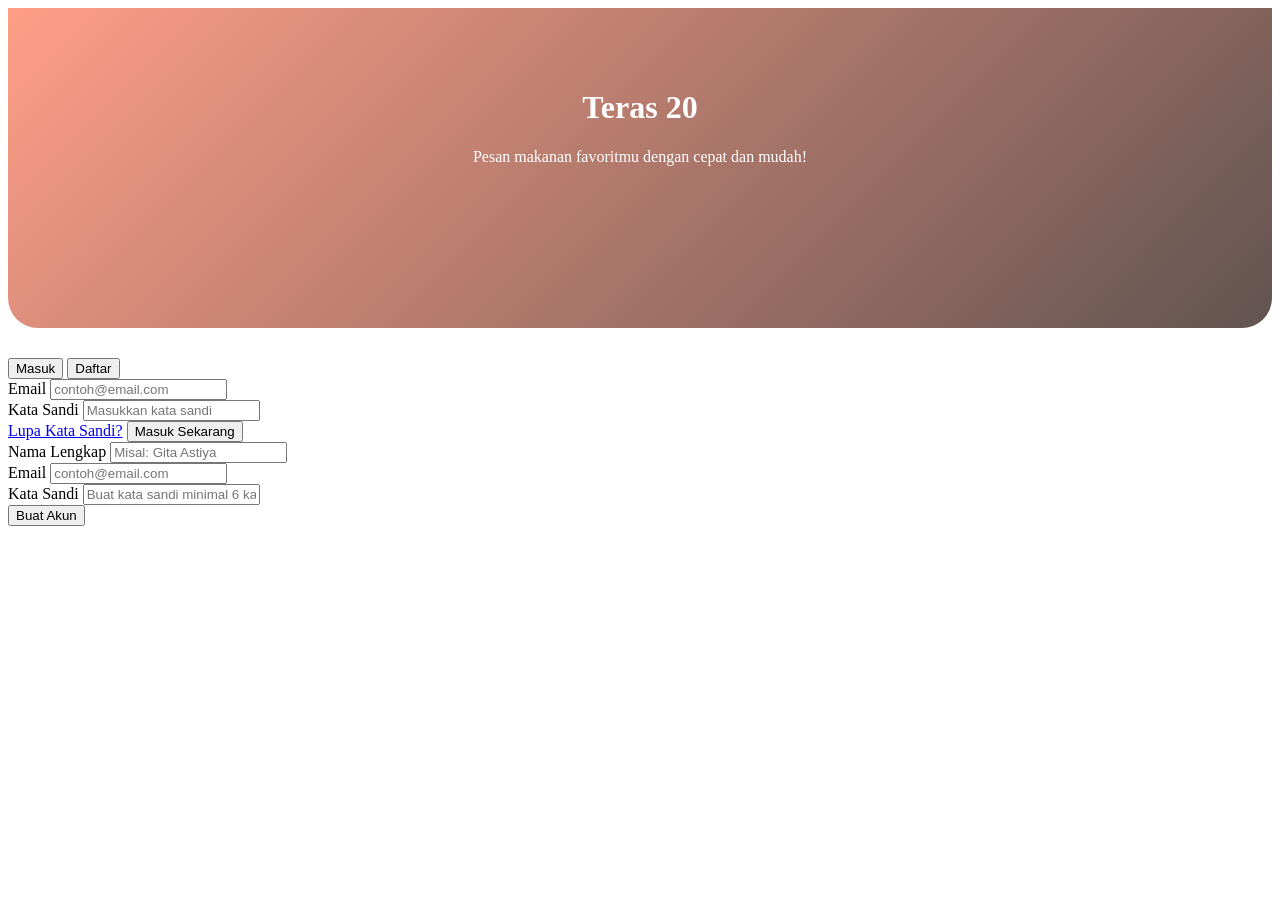
==== index.html @ f9fd45f8 "Add files via upload" ====
<!DOCTYPE html>
<html lang="id">
<head>
    <meta charset="UTF-8">
    <meta name="viewport" content="width=device-width, initial-scale=1.0">
    <title>Login & Daftar - Pemesanan Makanan</title>
    <link rel="stylesheet" href="css/index_style.css">
    <style>
        .submit-btn:disabled {
            background: #ccc !important;
            cursor: not-allowed;
            box-shadow: none !important;
        }

        /* ==========================================================================
           GAYA TAMBAHAN UNTUK IMAGE SLIDER
           ========================================================================== */
        .landing-header {
            position: relative; /* Wajib agar slide dan overlay bisa memposisikan diri */
            overflow: hidden;   /* Menyembunyikan gambar yang keluar jalur radius */
            padding: 60px 20px 40px;
            text-align: center;
            border-bottom-left-radius: 30px;
            border-bottom-right-radius: 30px;
            margin-bottom: 30px;
            min-height: 220px;
        }

        /* Container utama slide */
        .slider-container {
            position: absolute;
            top: 0;
            left: 0;
            width: 100%;
            height: 100%;
            z-index: 0;
        }

        /* Pengaturan tiap gambar slide */
        .slide {
            position: absolute;
            top: 0;
            left: 0;
            width: 100%;
            height: 100%;
            background-size: cover;
            background-position: center;
            opacity: 0;
            transition: opacity 1s ease-in-out; /* Efek transisi halus saat berganti foto */
        }

        /* Menampilkan slide yang aktif */
        .slide.active {
            opacity: 1;
        }

        /* Lapisan Gelap/Gradasi transparan agar teks putih tetap kontras & terbaca */
        .slider-overlay {
            position: absolute;
            top: 0;
            left: 0;
            width: 100%;
            height: 100%;
            background: linear-gradient(135deg, rgba(255, 126, 95, 0.75), rgba(45, 26, 22, 0.75));
            z-index: 1;
        }

        /* Konten teks harus berada di lapisan paling atas */
        .header-content {
            position: relative;
            z-index: 2;
            color: white;
        }
    </style>
</head>
<body>

<div class="app-container">

    <header class="landing-header">
        <div class="slider-container">
            <div class="slide active" style="background-image: url('https://i.pinimg.com/1200x/d3/7b/f1/d37bf17c96e03b533f0f4b1c9b130011.jpg');"></div>
            <div class="slide" style="background-image: url('https://i.pinimg.com/1200x/3f/6f/d5/3f6fd55b47e3d64712d39be435cecbad.jpg');"></div>
            <div class="slide" style="background-image: url('https://i.pinimg.com/736x/a6/02/56/a60256f8d4f3e6773fbcfb9c1fbec35c.jpg');"></div>
        </div>
        
        <div class="slider-overlay"></div>

        <div class="header-content">
            <span class="emoji"></span>
            <h1>Teras 20</h1>
            <p>Pesan makanan favoritmu dengan cepat dan mudah!</p>
        </div>
    </header>

    <div class="auth-toggle">
        <button class="toggle-btn active" id="btn-login" onclick="switchTab('login')">Masuk</button>
        <button class="toggle-btn" id="btn-register" onclick="switchTab('register')">Daftar</button>
    </div>

    <div class="form-container">
        
        <form id="form-login" class="auth-form active">
            <div class="input-group">
                <label for="login-email">Email</label>
                <input type="email" id="login-email" placeholder="contoh@email.com" required>
            </div>
            
            <div class="input-group">
                <label for="login-password">Kata Sandi</label>
                <input type="password" id="login-password" placeholder="Masukkan kata sandi" required>
            </div>

            <a href="#" class="forgot-password">Lupa Kata Sandi?</a>

            <button type="submit" class="submit-btn">Masuk Sekarang</button>
        </form>

        <form id="form-register" class="auth-form">
            <div class="input-group">
                <label for="reg-name">Nama Lengkap</label>
                <input type="text" id="reg-name" placeholder="Misal: Gita Astiya" required>
            </div>

            <div class="input-group">
                <label for="reg-email">Email</label>
                <input type="email" id="reg-email" placeholder="contoh@email.com" required>
            </div>
            
            <div class="input-group">
                <label for="reg-password">Kata Sandi</label>
                <input type="password" id="reg-password" placeholder="Buat kata sandi minimal 6 karakter" minlength="6" required>
            </div>

            <button type="submit" class="submit-btn">Buat Akun</button>
        </form>

    </div>

</div>

<script src="js/index.js"></script>

</body>
</html>
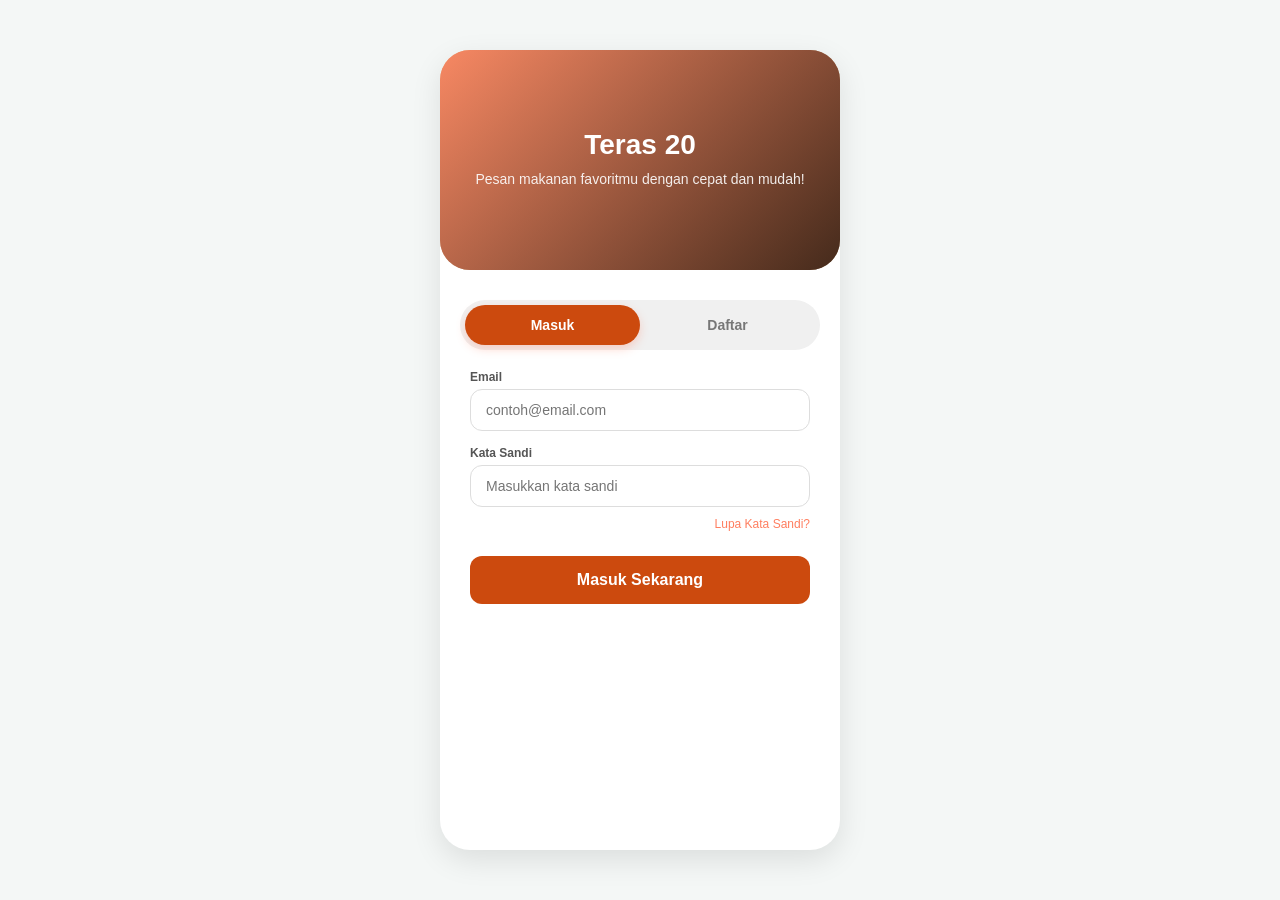
==== commit 67fa8105: "index.html" ====
--- a/index.html
+++ b/index.html
@@ -4,7 +4,7 @@
     <meta charset="UTF-8">
     <meta name="viewport" content="width=device-width, initial-scale=1.0">
     <title>Login & Daftar - Pemesanan Makanan</title>
-    <link rel="stylesheet" href="css/index_style.css">
+    <link rel="stylesheet" href="index_style.css">
     <style>
         .submit-btn:disabled {
             background: #ccc !important;
@@ -139,7 +139,7 @@
 
 </div>
 
-<script src="js/index.js"></script>
+<script src="index.js"></script>
 
 </body>
-</html>+</html>
--- a/index_style.css
+++ b/index_style.css
@@ -0,0 +1,172 @@
+/* === RESET & VARIABEL === */
+* {
+    box-sizing: border-box;
+    margin: 0;
+    padding: 0;
+    font-family: 'Segoe UI', Tahoma, Geneva, Verdana, sans-serif;
+}
+
+body {
+    background-color: #f4f7f6;
+    display: flex;
+    justify-content: center;
+    align-items: center;
+    min-height: 100vh;
+}
+
+/* === CONTAINER APLIKASI === */
+.app-container {
+    width: 100%;
+    max-width: 400px;
+    background-color: #ffffff;
+    min-height: 100vh;
+    position: relative;
+    box-shadow: 0 10px 30px rgba(0, 0, 0, 0.1);
+    overflow: hidden;
+    display: flex;
+    flex-direction: column;
+}
+
+@media (min-width: 450px) {
+    .app-container {
+        min-height: 800px;
+        border-radius: 30px;
+        margin: 20px 0;
+    }
+}
+
+/* === HEADER LANDING PAGE === */
+.landing-header {
+    background: linear-gradient(135deg, #e2a76f 0%, #8b5a2b 100%);
+    color: white;
+    padding: 60px 20px 40px;
+    text-align: center;
+    border-bottom-left-radius: 30px;
+    border-bottom-right-radius: 30px;
+    margin-bottom: 30px;
+}
+
+.landing-header h1 {
+    font-size: 28px;
+    margin-bottom: 10px;
+}
+
+.landing-header .emoji {
+    font-size: 50px;
+    margin-bottom: 15px;
+    display: inline-block;
+}
+
+.landing-header p {
+    font-size: 14px;
+    opacity: 0.9;
+}
+
+/* === TOGGLE MENU (LOGIN / DAFTAR) === */
+.auth-toggle {
+    display: flex;
+    justify-content: center;
+    margin: 0 20px 20px;
+    background: #f0f0f0;
+    border-radius: 30px;
+    padding: 5px;
+}
+
+.toggle-btn {
+    flex: 1;
+    padding: 12px 0;
+    border: none;
+    background: transparent;
+    border-radius: 25px;
+    font-size: 14px;
+    font-weight: 600;
+    color: #777;
+    cursor: pointer;
+    transition: all 0.3s ease;
+}
+
+.toggle-btn.active {
+    background: #cc4a0e;
+    color: white;
+    box-shadow: 0 4px 10px rgba(255, 126, 95, 0.3);
+}
+
+/* === FORM CONTAINER === */
+.form-container {
+    padding: 0 30px;
+    flex: 1;
+    display: flex;
+    flex-direction: column;
+}
+
+.auth-form {
+    display: none;
+    flex-direction: column;
+    animation: fadeIn 0.4s ease-in-out;
+}
+
+.auth-form.active {
+    display: flex;
+}
+
+/* Input Styling */
+.input-group {
+    margin-bottom: 15px;
+}
+
+.input-group label {
+    display: block;
+    font-size: 12px;
+    font-weight: 600;
+    color: #555;
+    margin-bottom: 5px;
+}
+
+.input-group input {
+    width: 100%;
+    padding: 12px 15px;
+    border: 1px solid #ddd;
+    border-radius: 12px;
+    font-size: 14px;
+    transition: all 0.3s;
+    outline: none;
+}
+
+.input-group input:focus {
+    border-color: #8b5a2b;
+    box-shadow: 0 0 0 3px rgba(255, 126, 95, 0.1);
+}
+
+/* Tombol Aksi */
+.submit-btn {
+    background: #cc4a0e;
+    color: white;
+    border: none;
+    padding: 15px;
+    border-radius: 12px;
+    font-size: 16px;
+    font-weight: bold;
+    margin-top: 10px;
+    cursor: pointer;
+    transition: 0.3s;
+}
+
+.submit-btn:hover {
+    background: #e66a4f;
+}
+
+/* Lupa Password */
+.forgot-password {
+    text-align: right;
+    font-size: 12px;
+    color: #ff7e5f;
+    margin-top: -5px;
+    margin-bottom: 15px;
+    text-decoration: none;
+}
+
+/* Animasi */
+@keyframes fadeIn {
+    from { opacity: 0; transform: translateY(10px); }
+    to { opacity: 1; transform: translateY(0); }
+}
